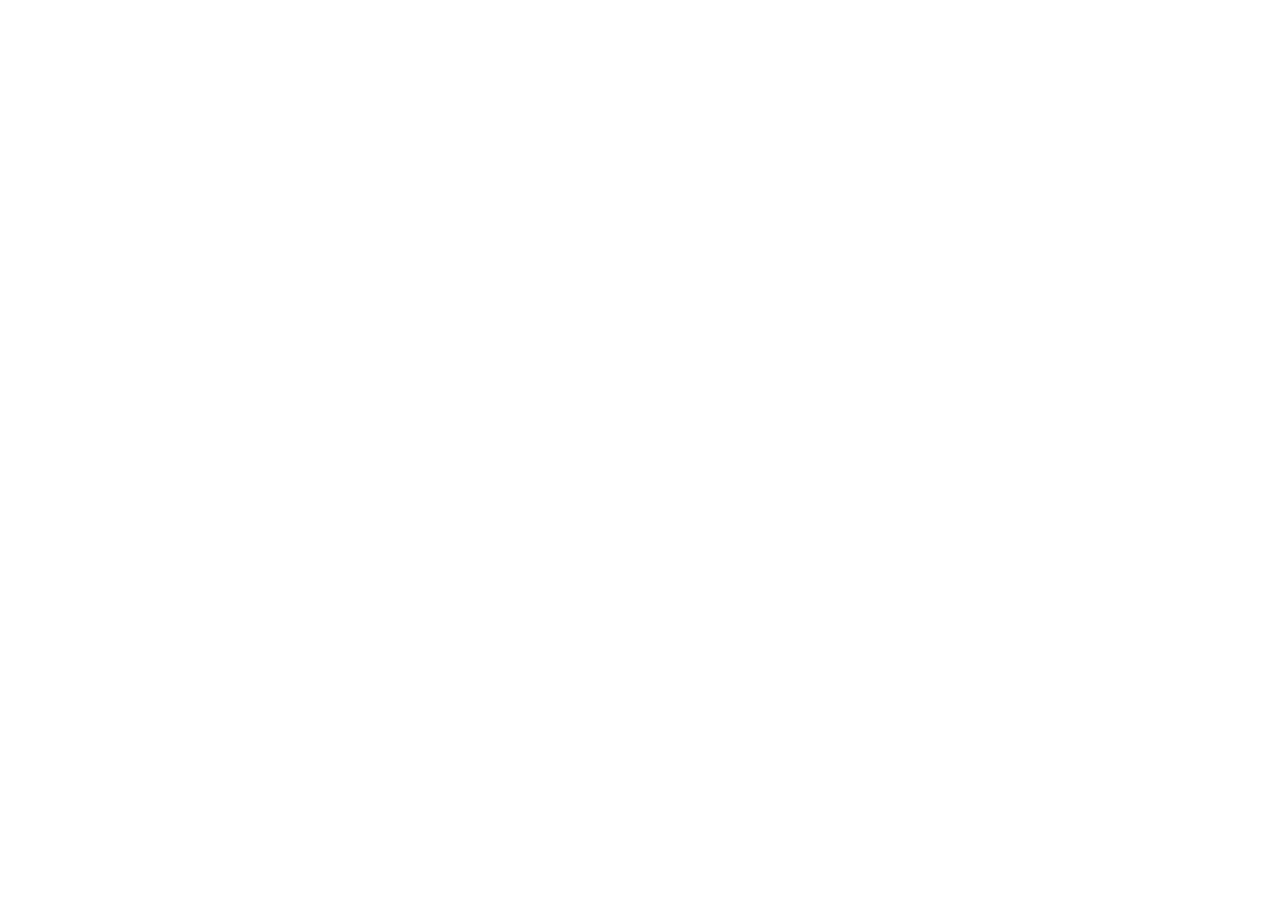
==== pages/perguntas.html @ fd5484b4 "pagina de imagens" ====
<!DOCTYPE html>
<html lang="pt-BR">
<head>
    <meta charset="UTF-8">
    <meta name="viewport" content="width=device-width, initial-scale=1.0">
    <title>Conta Apple • Perguntas Frequentes</title>
    <link rel="stylesheet" href="../css/style.css">
    <link rel="stylesheet" href="">
</head>
<body>
    
</body>
</html>
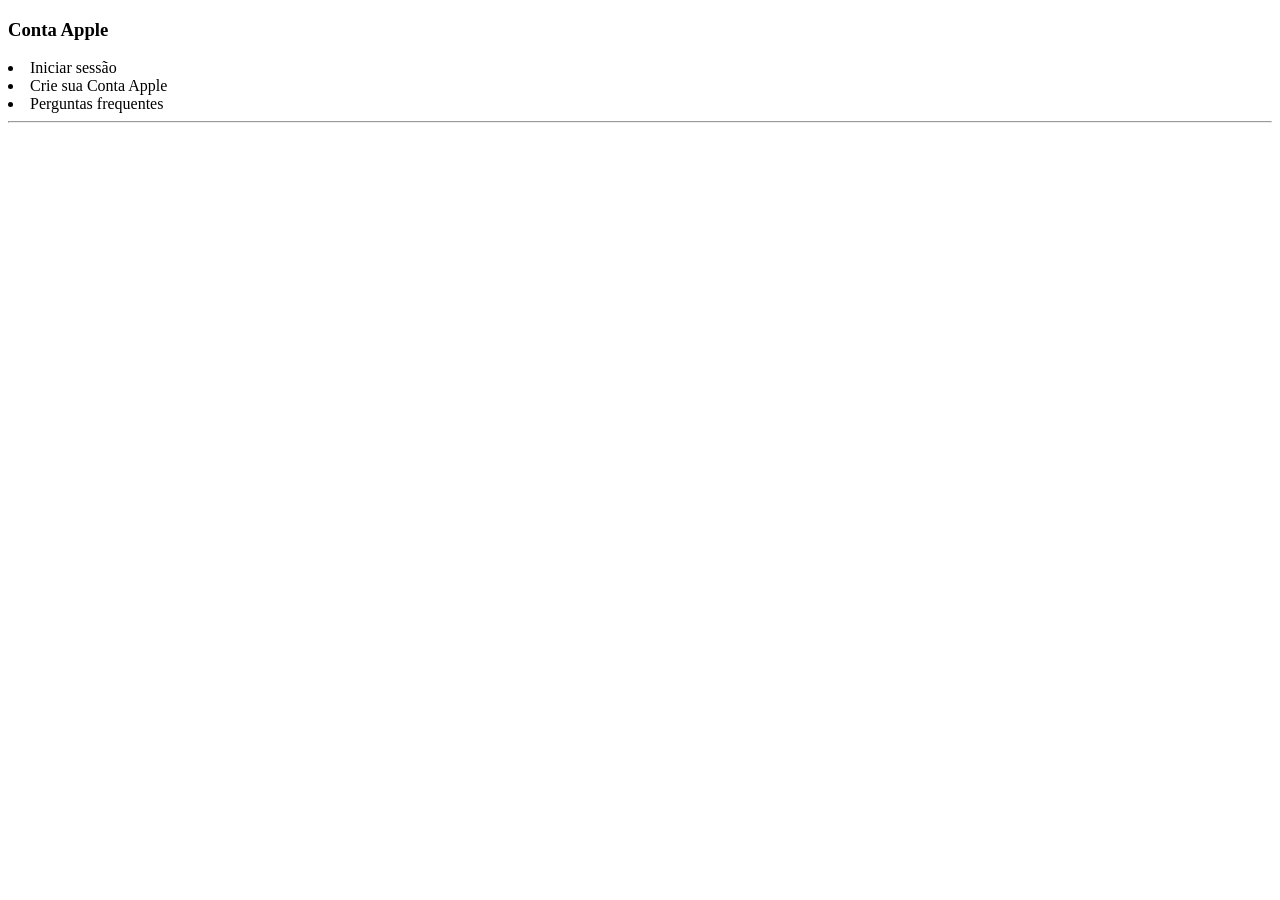
==== commit 12d049dc: "inicio de perguntas" ====
--- a/pages/perguntas.html
+++ b/pages/perguntas.html
@@ -8,6 +8,21 @@
     <link rel="stylesheet" href="">
 </head>
 <body>
-    
+    <header>
+
+    </header>
+    <main>
+        <h3>Conta Apple</h3>
+        <li>Iniciar sessão</li>
+        <li>Crie sua Conta Apple</li>
+        <li>Perguntas frequentes</li>
+        <hr>
+        <section id="perguntas">
+            <div class="oque"></div>
+        </section>
+    </main>
+    <footer>
+
+    </footer>
 </body>
 </html>
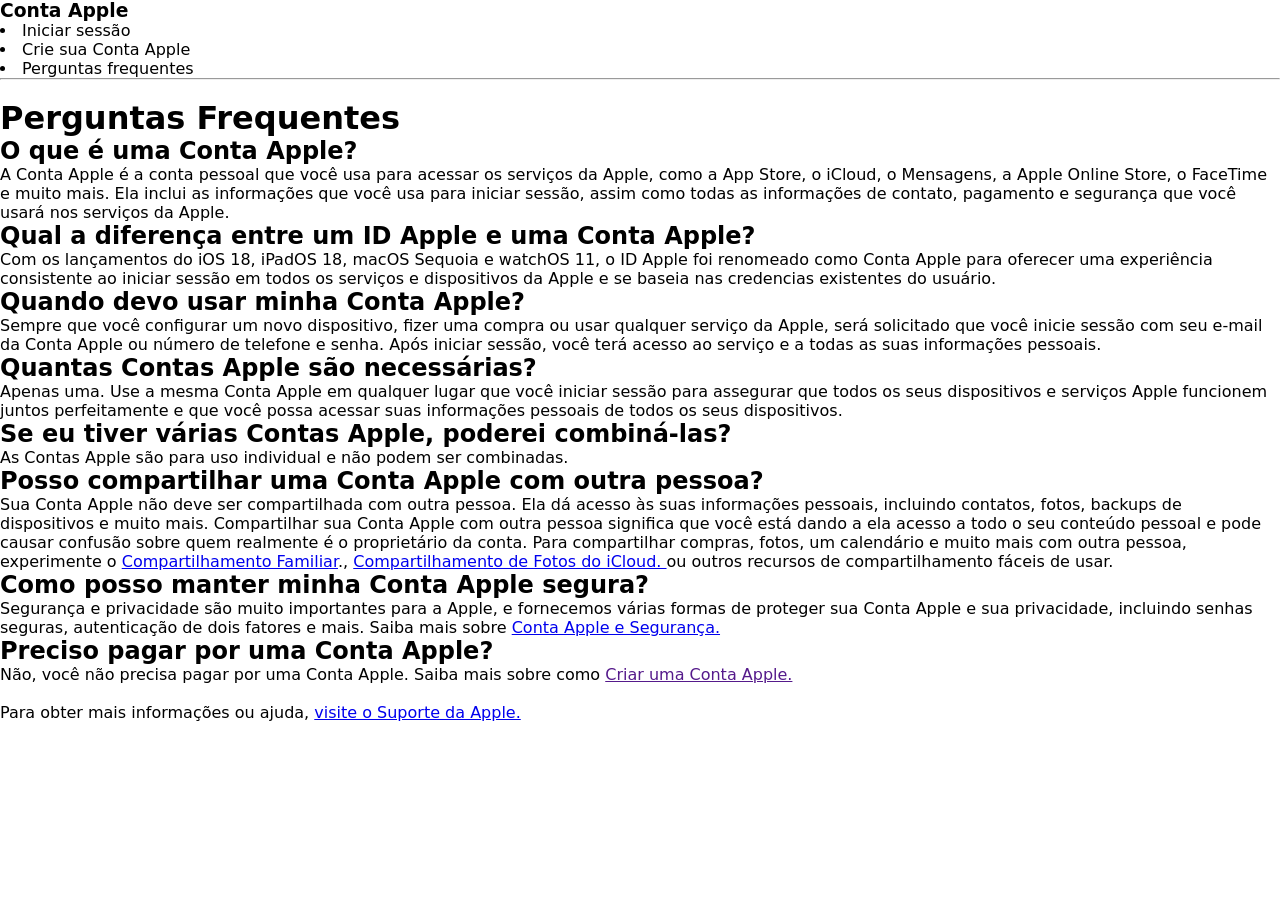
==== commit fe64d274: "contéudo de perguntas finalizado" ====
--- a/pages/perguntas.html
+++ b/pages/perguntas.html
@@ -17,8 +17,43 @@
         <li>Crie sua Conta Apple</li>
         <li>Perguntas frequentes</li>
         <hr>
+        <br>
+        <h1>Perguntas Frequentes</h1>
         <section id="perguntas">
-            <div class="oque"></div>
+            <div class="questions">
+                <h2>O que é uma Conta Apple?</h2>
+                <p>A Conta Apple é a conta pessoal que você usa para acessar os serviços da Apple, como a App Store, o iCloud, o Mensagens, a Apple Online Store, o FaceTime e muito mais. Ela inclui as informações que você usa para iniciar sessão, assim como todas as informações de contato, pagamento e segurança que você usará nos serviços da Apple.</p>
+            </div>
+            <div class="questions">
+                <h2>Qual a diferença entre um ID Apple e uma Conta Apple?</h2>
+                <p>Com os lançamentos do iOS 18, iPadOS 18, macOS Sequoia e watchOS 11, o ID Apple foi renomeado como Conta Apple para oferecer uma experiência consistente ao iniciar sessão em todos os serviços e dispositivos da Apple e se baseia nas credencias existentes do usuário.</p>
+            </div>
+            <div class="questions">
+                <h2>Quando devo usar minha Conta Apple?</h2>
+                <p>Sempre que você configurar um novo dispositivo, fizer uma compra ou usar qualquer serviço da Apple, será solicitado que você inicie sessão com seu e-mail da Conta Apple ou número de telefone e senha. Após iniciar sessão, você terá acesso ao serviço e a todas as suas informações pessoais.</p>
+            </div>
+            <div class="questions">
+                <h2>Quantas Contas Apple são necessárias?</h2>
+                <p>Apenas uma. Use a mesma Conta Apple em qualquer lugar que você iniciar sessão para assegurar que todos os seus dispositivos e serviços Apple funcionem juntos perfeitamente e que você possa acessar suas informações pessoais de todos os seus dispositivos.</p>
+            </div>
+            <div class="questions">
+                <h2>Se eu tiver várias Contas Apple, poderei combiná-las?</h2>
+                <p>As Contas Apple são para uso individual e não podem ser combinadas.</p>
+            </div>
+            <div class="questions">
+                <h2>Posso compartilhar uma Conta Apple com outra pessoa?</h2>
+                <p>Sua Conta Apple não deve ser compartilhada com outra pessoa. Ela dá acesso às suas informações pessoais, incluindo contatos, fotos, backups de dispositivos e muito mais. Compartilhar sua Conta Apple com outra pessoa significa que você está dando a ela acesso a todo o seu conteúdo pessoal e pode causar confusão sobre quem realmente é o proprietário da conta. Para compartilhar compras, fotos, um calendário e muito mais com outra pessoa, experimente o <a href="#">Compartilhamento Familiar</a>., <a href="#">Compartilhamento de Fotos do iCloud. </a> ou outros recursos de compartilhamento fáceis de usar.</p>
+            </div>
+            <div class="questions">
+                <h2>Como posso manter minha Conta Apple segura?</h2>
+                <p>Segurança e privacidade são muito importantes para a Apple, e fornecemos várias formas de proteger sua Conta Apple e sua privacidade, incluindo senhas seguras, autenticação de dois fatores e mais. Saiba mais sobre <a href="#">Conta Apple e Segurança.</a></p>
+            </div>
+            <div class="questions">
+                <h2>Preciso pagar por uma Conta Apple?</h2>
+                <p>Não, você não precisa pagar por uma Conta Apple. Saiba mais sobre como <a href="">Criar uma Conta Apple.</a></p>
+            </div>
+            <br>
+            <p>Para obter mais informações ou ajuda, <a href="#">visite o Suporte da Apple.</a></p>
         </section>
     </main>
     <footer>
--- a/css/style.css
+++ b/css/style.css
@@ -0,0 +1,5 @@
+* {
+    padding: 0;
+    margin: 0;
+    font-family: system-ui, -apple-system, BlinkMacSystemFont, 'Segoe UI', Roboto, Oxygen, Ubuntu, Cantarell, 'Open Sans', 'Helvetica Neue', sans-serif;
+}
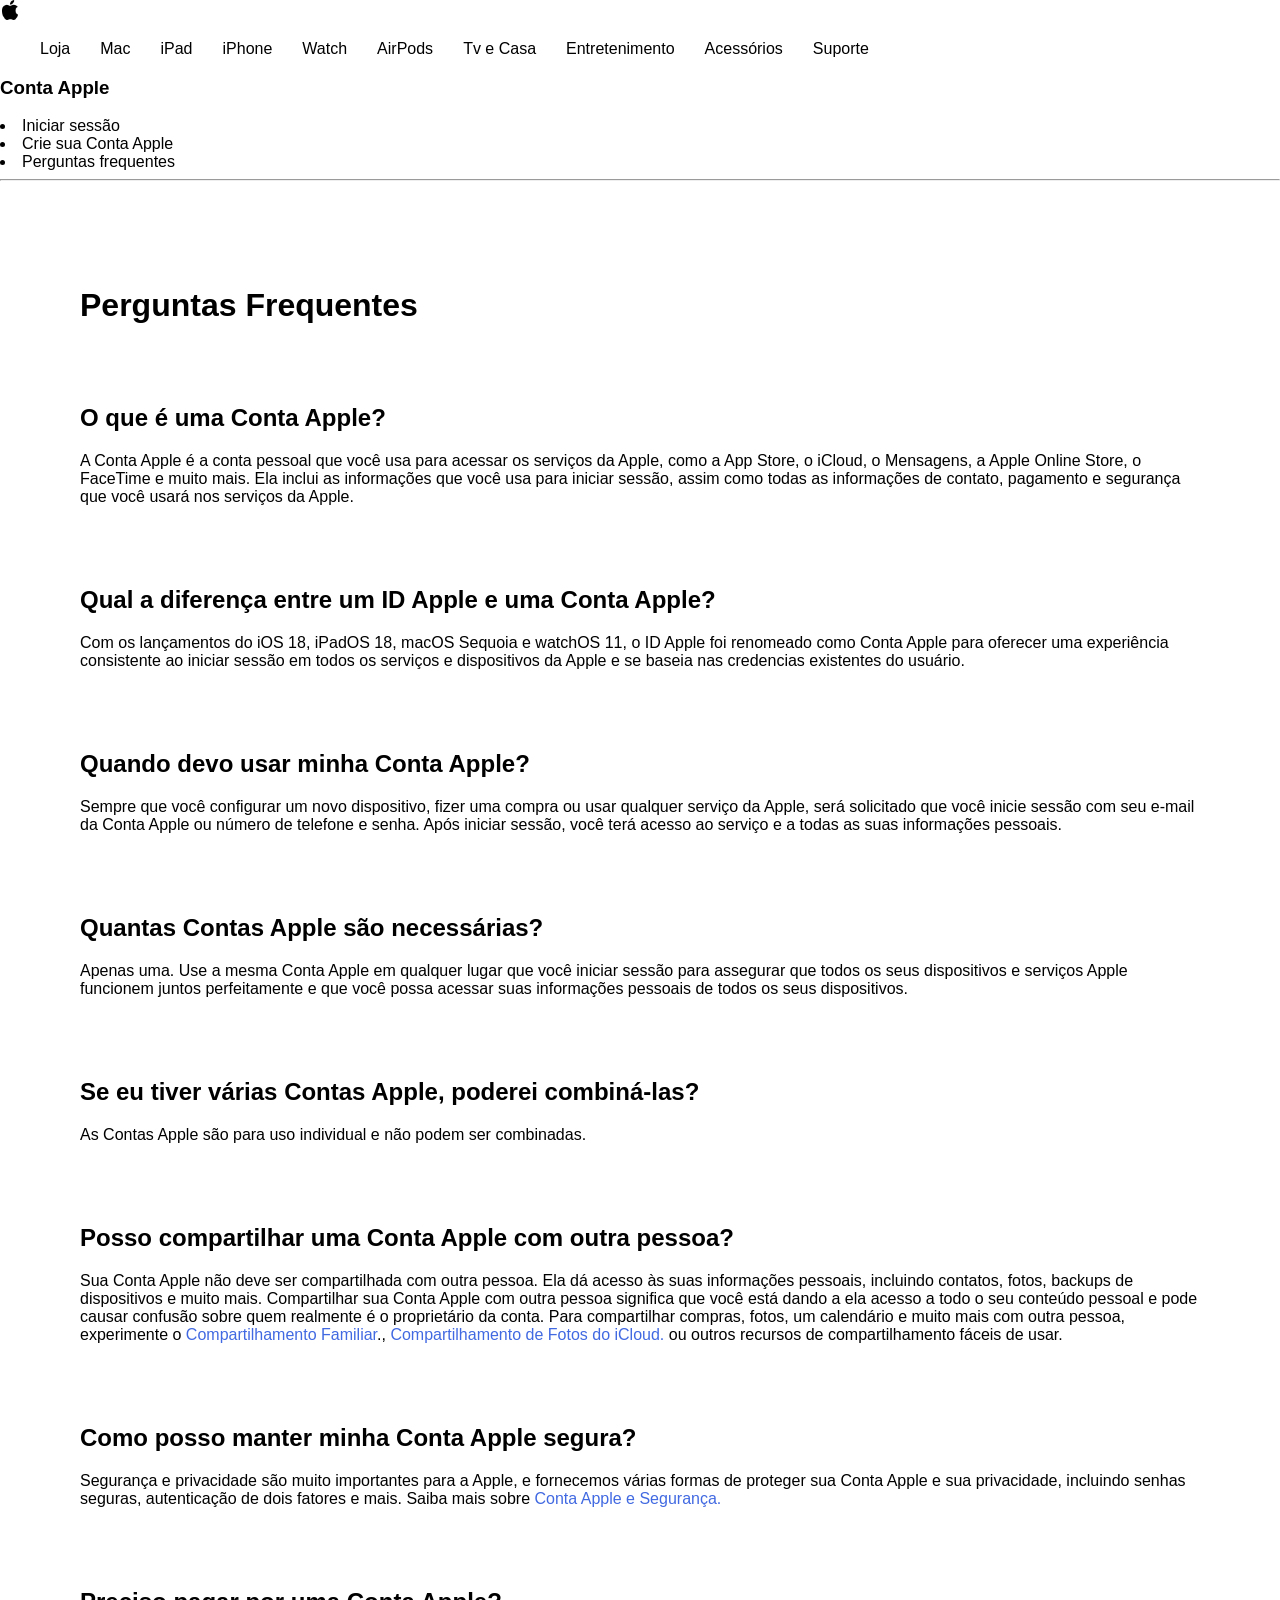
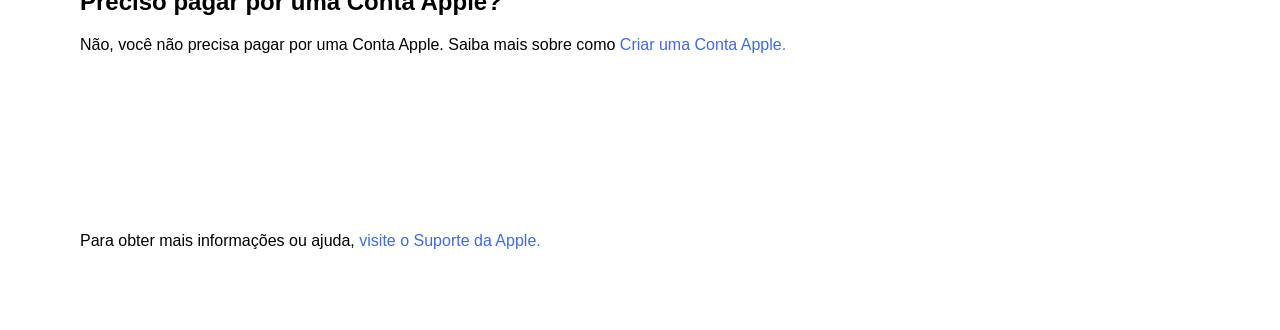
==== commit a42d005e: "avanço insano" ====
--- a/pages/perguntas.html
+++ b/pages/perguntas.html
@@ -1,5 +1,6 @@
 <!DOCTYPE html>
 <html lang="pt-BR">
+
 <head>
     <meta charset="UTF-8">
     <meta name="viewport" content="width=device-width, initial-scale=1.0">
@@ -7,9 +8,33 @@
     <link rel="stylesheet" href="../css/style.css">
     <link rel="stylesheet" href="">
 </head>
+
 <body>
     <header>
+        <section id="head-inicio">
 
+
+
+            <div class="nav">
+                <nav>
+                    <div class="logo">
+                        <img src="../img/logo_site.png" alt="logo" height="20px" width="20px">
+                    </div>
+                    <ul class="menu">
+                        <li>Loja</li>
+                        <li>Mac</li>
+                        <li>iPad</li>
+                        <li>iPhone</li>
+                        <li>Watch</li>
+                        <li>AirPods</li>
+                        <li>Tv e Casa</li>
+                        <li>Entretenimento</li>
+                        <li>Acessórios</li>
+                        <li>Suporte</li>
+                    </ul>
+                </nav>
+            </div>
+        </section>
     </header>
     <main>
         <h3>Conta Apple</h3>
@@ -22,19 +47,28 @@
         <section id="perguntas">
             <div class="questions">
                 <h2>O que é uma Conta Apple?</h2>
-                <p>A Conta Apple é a conta pessoal que você usa para acessar os serviços da Apple, como a App Store, o iCloud, o Mensagens, a Apple Online Store, o FaceTime e muito mais. Ela inclui as informações que você usa para iniciar sessão, assim como todas as informações de contato, pagamento e segurança que você usará nos serviços da Apple.</p>
+                <p>A Conta Apple é a conta pessoal que você usa para acessar os serviços da Apple, como a App Store, o
+                    iCloud, o Mensagens, a Apple Online Store, o FaceTime e muito mais. Ela inclui as informações que
+                    você usa para iniciar sessão, assim como todas as informações de contato, pagamento e segurança que
+                    você usará nos serviços da Apple.</p>
             </div>
             <div class="questions">
                 <h2>Qual a diferença entre um ID Apple e uma Conta Apple?</h2>
-                <p>Com os lançamentos do iOS 18, iPadOS 18, macOS Sequoia e watchOS 11, o ID Apple foi renomeado como Conta Apple para oferecer uma experiência consistente ao iniciar sessão em todos os serviços e dispositivos da Apple e se baseia nas credencias existentes do usuário.</p>
+                <p>Com os lançamentos do iOS 18, iPadOS 18, macOS Sequoia e watchOS 11, o ID Apple foi renomeado como
+                    Conta Apple para oferecer uma experiência consistente ao iniciar sessão em todos os serviços e
+                    dispositivos da Apple e se baseia nas credencias existentes do usuário.</p>
             </div>
             <div class="questions">
                 <h2>Quando devo usar minha Conta Apple?</h2>
-                <p>Sempre que você configurar um novo dispositivo, fizer uma compra ou usar qualquer serviço da Apple, será solicitado que você inicie sessão com seu e-mail da Conta Apple ou número de telefone e senha. Após iniciar sessão, você terá acesso ao serviço e a todas as suas informações pessoais.</p>
+                <p>Sempre que você configurar um novo dispositivo, fizer uma compra ou usar qualquer serviço da Apple,
+                    será solicitado que você inicie sessão com seu e-mail da Conta Apple ou número de telefone e senha.
+                    Após iniciar sessão, você terá acesso ao serviço e a todas as suas informações pessoais.</p>
             </div>
             <div class="questions">
                 <h2>Quantas Contas Apple são necessárias?</h2>
-                <p>Apenas uma. Use a mesma Conta Apple em qualquer lugar que você iniciar sessão para assegurar que todos os seus dispositivos e serviços Apple funcionem juntos perfeitamente e que você possa acessar suas informações pessoais de todos os seus dispositivos.</p>
+                <p>Apenas uma. Use a mesma Conta Apple em qualquer lugar que você iniciar sessão para assegurar que
+                    todos os seus dispositivos e serviços Apple funcionem juntos perfeitamente e que você possa acessar
+                    suas informações pessoais de todos os seus dispositivos.</p>
             </div>
             <div class="questions">
                 <h2>Se eu tiver várias Contas Apple, poderei combiná-las?</h2>
@@ -42,22 +76,34 @@
             </div>
             <div class="questions">
                 <h2>Posso compartilhar uma Conta Apple com outra pessoa?</h2>
-                <p>Sua Conta Apple não deve ser compartilhada com outra pessoa. Ela dá acesso às suas informações pessoais, incluindo contatos, fotos, backups de dispositivos e muito mais. Compartilhar sua Conta Apple com outra pessoa significa que você está dando a ela acesso a todo o seu conteúdo pessoal e pode causar confusão sobre quem realmente é o proprietário da conta. Para compartilhar compras, fotos, um calendário e muito mais com outra pessoa, experimente o <a href="#">Compartilhamento Familiar</a>., <a href="#">Compartilhamento de Fotos do iCloud. </a> ou outros recursos de compartilhamento fáceis de usar.</p>
+                <p>Sua Conta Apple não deve ser compartilhada com outra pessoa. Ela dá acesso às suas informações
+                    pessoais, incluindo contatos, fotos, backups de dispositivos e muito mais. Compartilhar sua Conta
+                    Apple com outra pessoa significa que você está dando a ela acesso a todo o seu conteúdo pessoal e
+                    pode causar confusão sobre quem realmente é o proprietário da conta. Para compartilhar compras,
+                    fotos, um calendário e muito mais com outra pessoa, experimente o <a
+                        href="https://support.apple.com/pt-br/105062">Compartilhamento Familiar</a>., <a
+                        href="https://support.apple.com/pt-br/108314">Compartilhamento de Fotos do iCloud. </a> ou
+                    outros recursos de compartilhamento fáceis de usar.</p>
             </div>
             <div class="questions">
                 <h2>Como posso manter minha Conta Apple segura?</h2>
-                <p>Segurança e privacidade são muito importantes para a Apple, e fornecemos várias formas de proteger sua Conta Apple e sua privacidade, incluindo senhas seguras, autenticação de dois fatores e mais. Saiba mais sobre <a href="#">Conta Apple e Segurança.</a></p>
+                <p>Segurança e privacidade são muito importantes para a Apple, e fornecemos várias formas de proteger
+                    sua Conta Apple e sua privacidade, incluindo senhas seguras, autenticação de dois fatores e mais.
+                    Saiba mais sobre <a href="https://support.apple.com/pt-br/102614">Conta Apple e Segurança.</a></p>
             </div>
             <div class="questions">
                 <h2>Preciso pagar por uma Conta Apple?</h2>
-                <p>Não, você não precisa pagar por uma Conta Apple. Saiba mais sobre como <a href="">Criar uma Conta Apple.</a></p>
+                <p>Não, você não precisa pagar por uma Conta Apple. Saiba mais sobre como <a
+                        href="https://support.apple.com/pt-br/102614">Criar uma Conta Apple.</a></p>
             </div>
             <br>
-            <p>Para obter mais informações ou ajuda, <a href="#">visite o Suporte da Apple.</a></p>
+            <p id="maisinfo">Para obter mais informações ou ajuda, <a
+                    href="https://support.apple.com/apple-account">visite o Suporte da Apple.</a></p>
         </section>
     </main>
     <footer>
 
     </footer>
 </body>
+
 </html>
--- a/css/style.css
+++ b/css/style.css
@@ -1,5 +1,36 @@
-* {
+.menu{
+    display: flex;
+    justify-content: left;
+    gap: 30px;
+    list-style: none;
+}
+
+
+body{
+    margin: 0;
     padding: 0;
-    margin: 0;
-    font-family: system-ui, -apple-system, BlinkMacSystemFont, 'Segoe UI', Roboto, Oxygen, Ubuntu, Cantarell, 'Open Sans', 'Helvetica Neue', sans-serif;
+    font-family: Arial, sans-serif;
+}
+
+h1{
+    margin: 80px;
+}
+
+
+.questions{
+    margin: 80px;
+}
+
+.questions a{
+    text-decoration: none;
+    color: royalblue;
+}
+
+#maisinfo{
+    margin: 80px;
+}
+
+#maisinfo a{
+    text-decoration: none;
+    color: royalblue;
 }
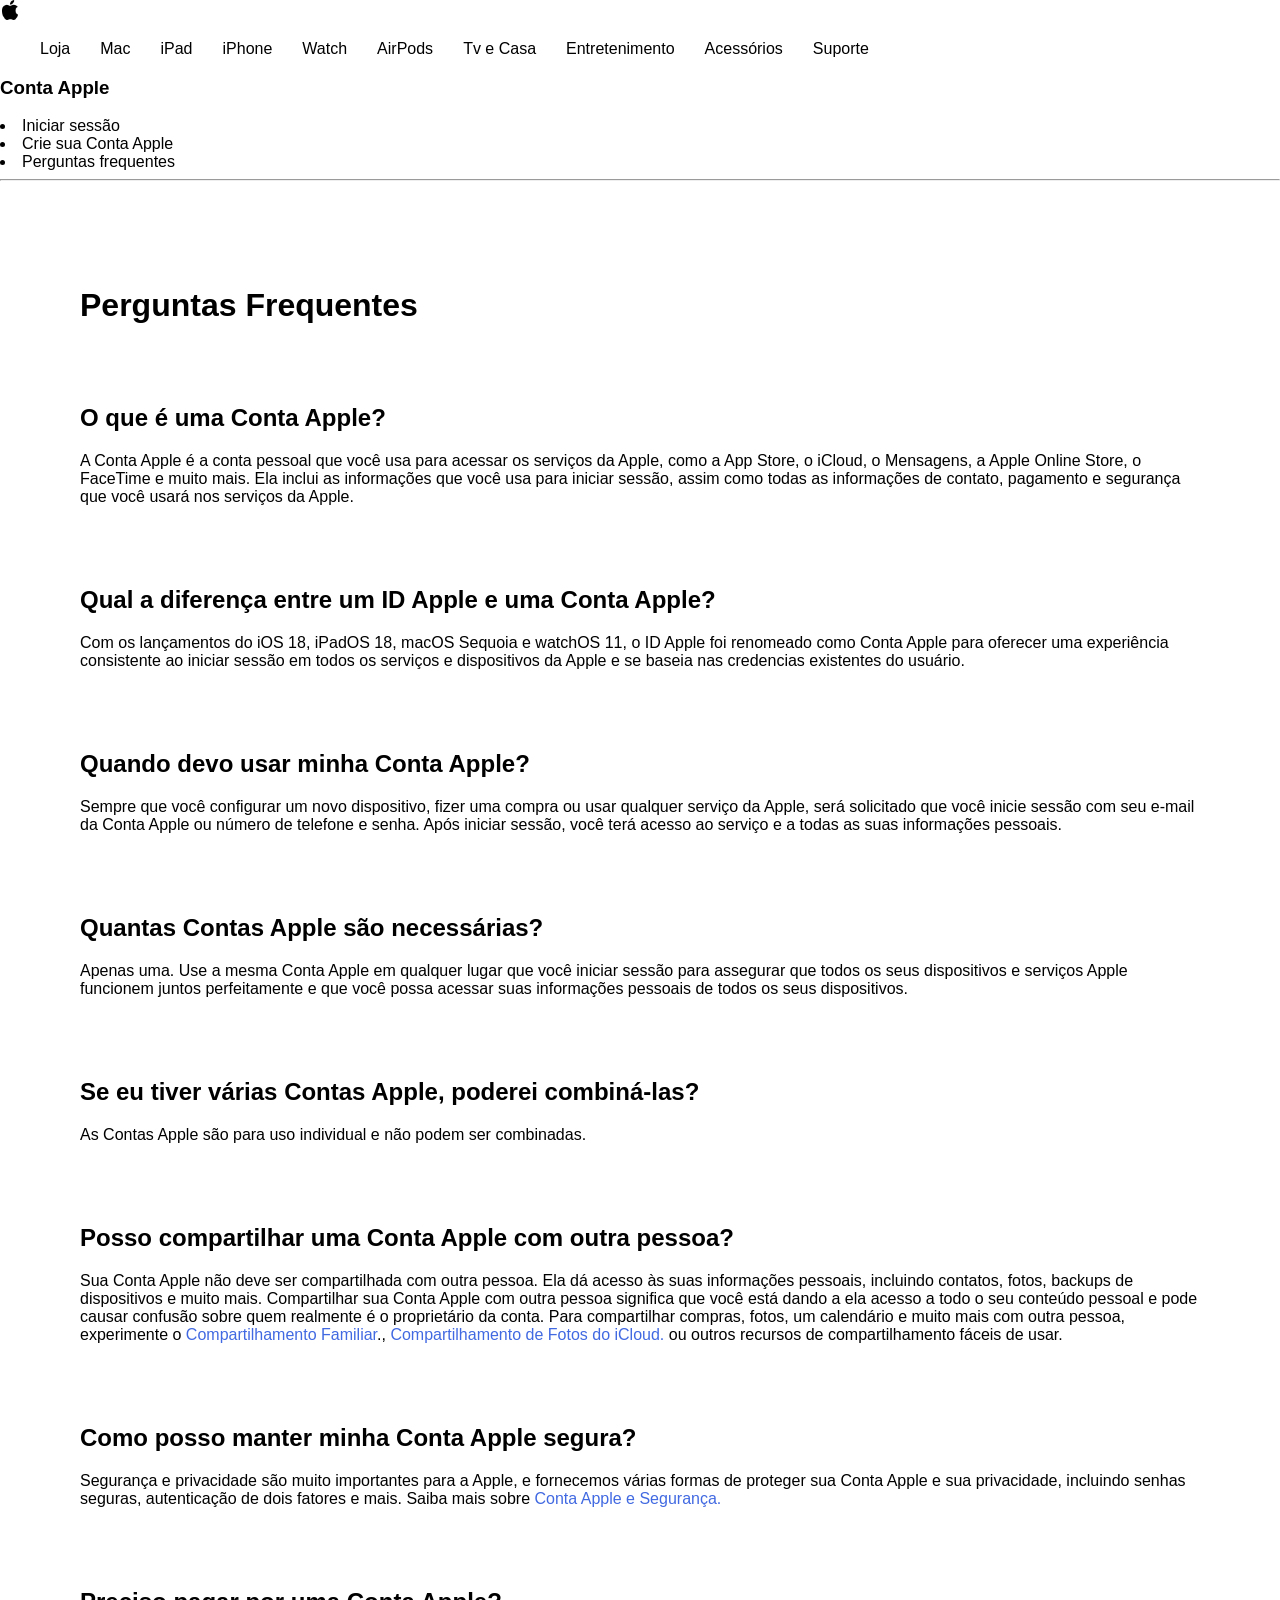
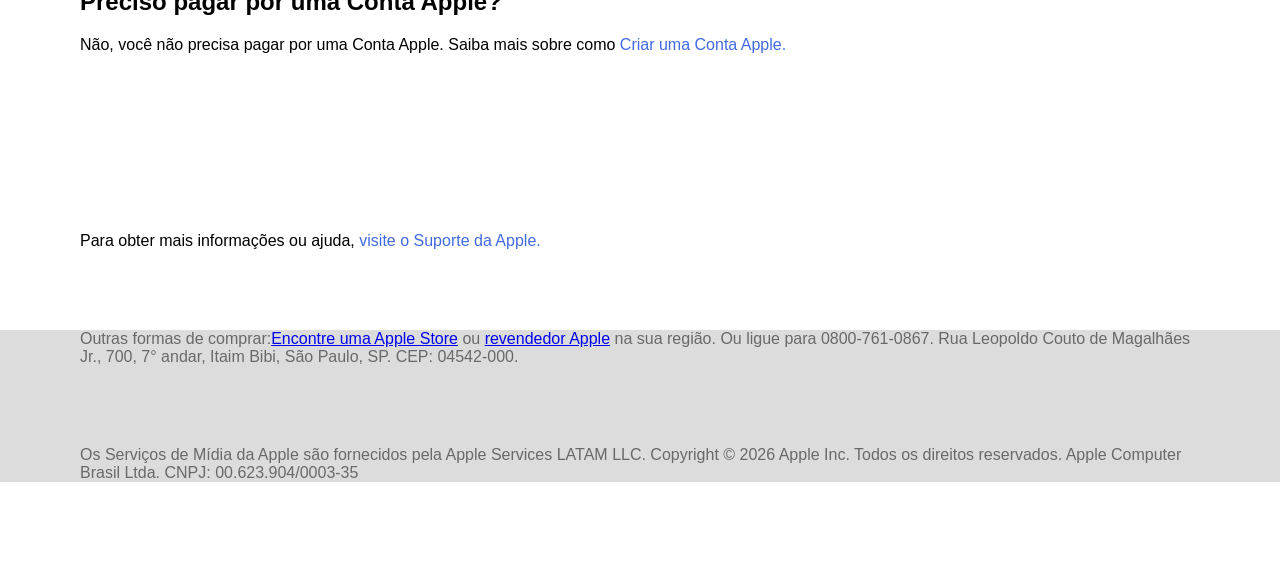
==== commit 8022850f: "footer massa" ====
--- a/pages/perguntas.html
+++ b/pages/perguntas.html
@@ -102,7 +102,12 @@
         </section>
     </main>
     <footer>
-
+        <section class="footer-info">
+            <p>Outras formas de comprar:<a href="#">Encontre uma Apple Store</a> ou <a href="#">revendedor Apple</a> na sua região.
+            Ou ligue para 0800-761-0867. Rua Leopoldo Couto de Magalhães Jr., 700, 7° andar, Itaim Bibi, São Paulo, SP. CEP: 04542-000.</p>
+            <p>Os Serviços de Mídia da Apple são fornecidos pela Apple Services LATAM LLC.
+            Copyright © 2026 Apple Inc. Todos os direitos reservados. Apple Computer Brasil Ltda. CNPJ: 00.623.904/0003-35</p>
+        </section>
     </footer>
 </body>
 
--- a/css/style.css
+++ b/css/style.css
@@ -33,4 +33,14 @@
 #maisinfo a{
     text-decoration: none;
     color: royalblue;
+}
+
+.footer-info{
+    background-color: #dcdcdc;
+    
+}
+
+.footer-info p{
+    margin: 80px;
+    color: #696969;
 }
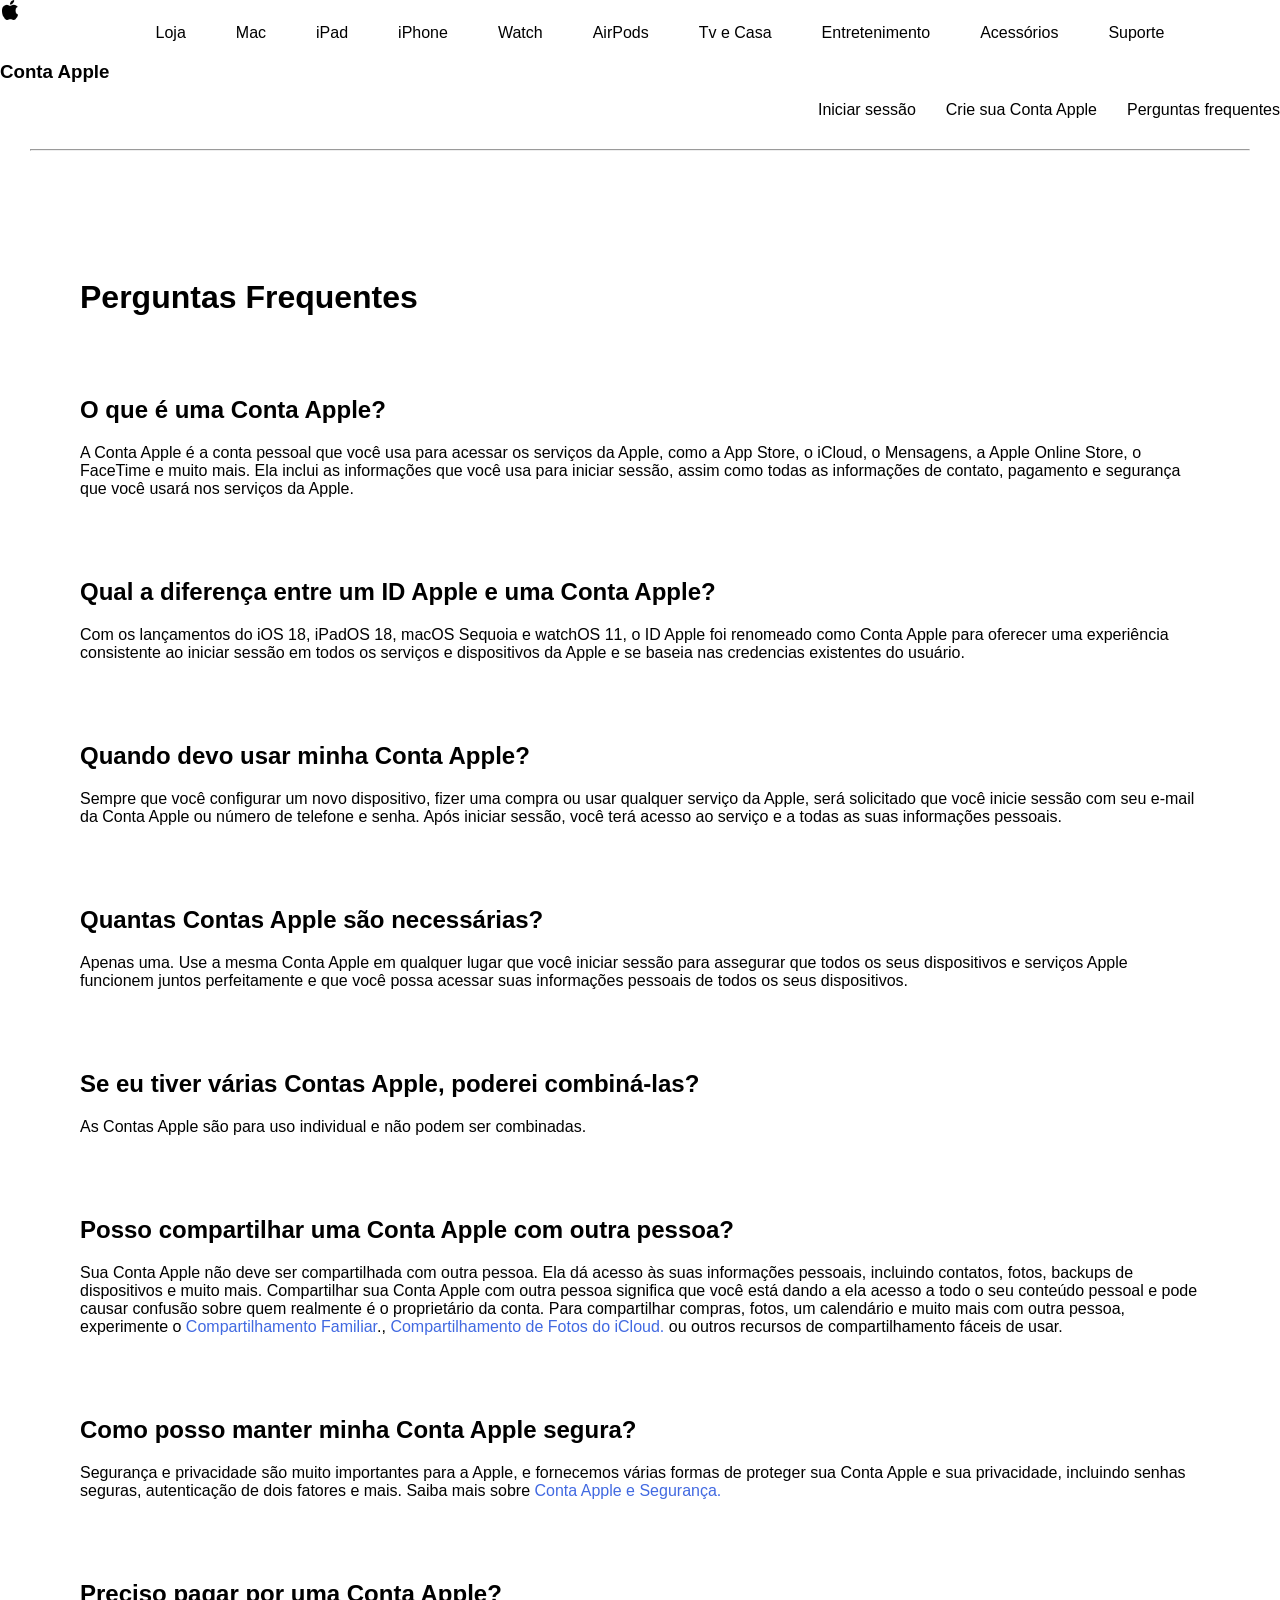
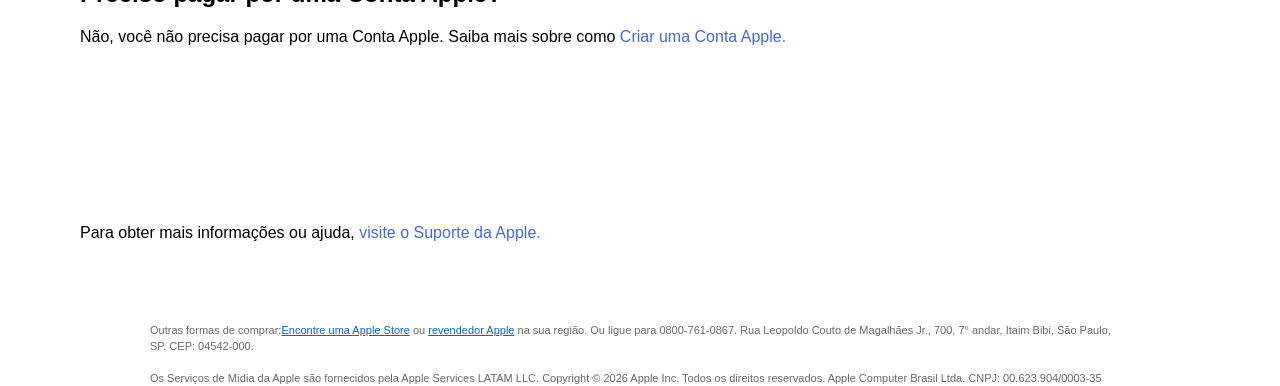
==== commit 1e7579d4: "header finalizado" ====
--- a/pages/perguntas.html
+++ b/pages/perguntas.html
@@ -38,9 +38,11 @@
     </header>
     <main>
         <h3>Conta Apple</h3>
-        <li>Iniciar sessão</li>
-        <li>Crie sua Conta Apple</li>
-        <li>Perguntas frequentes</li>
+        <ul class="menu-dois">
+            <li>Iniciar sessão</li>
+            <li>Crie sua Conta Apple</li>
+            <li>Perguntas frequentes</li>
+        </ul>
         <hr>
         <br>
         <h1>Perguntas Frequentes</h1>
--- a/css/style.css
+++ b/css/style.css
@@ -1,16 +1,38 @@
-.menu{
-    display: flex;
-    justify-content: left;
-    gap: 30px;
-    list-style: none;
-}
-
-
 body{
     margin: 0;
     padding: 0;
     font-family: Arial, sans-serif;
 }
+
+.menu{
+    margin: 0;
+    display: flex;
+    justify-content: flex-start;
+    gap: 50px;
+    margin-bottom: 10px;
+    list-style: none;
+    justify-content: center;
+}
+
+.menu-dois{
+    margin: 0;
+    display: flex;
+    justify-content: flex-end;
+    gap: 30px;
+    margin-bottom: 10px;
+    list-style: none;
+    justify-content: end;
+}
+
+hr{
+    margin: 30px;
+}
+
+.nav-pag {
+    display: flex;
+    justify-content: space-between;
+}
+
 
 h1{
     margin: 80px;
@@ -35,12 +57,36 @@
     color: royalblue;
 }
 
+.footer{
+    width: 100%;
+    background-color: #dcdcdc;
+    padding: 20px 0;
+    margin-top: 50px;
+}
 .footer-info{
-    background-color: #dcdcdc;
+    max-width: 980px;
+    margin: 0 auto;
+    padding: 0 22px;
     
 }
 
 .footer-info p{
-    margin: 80px;
+    margin: 0 0 15px 0;
     color: #696969;
-}+    font-size: 11px;
+    line-height: 1.5;
+    
+}
+
+.footer-info p:last-child {
+    margin-bottom: 0;
+}
+
+.footer-info a {
+    color: #0066cc;            
+    text-decoration: underline;
+}
+
+.footer-info a:hover {
+    text-decoration: none;
+}
